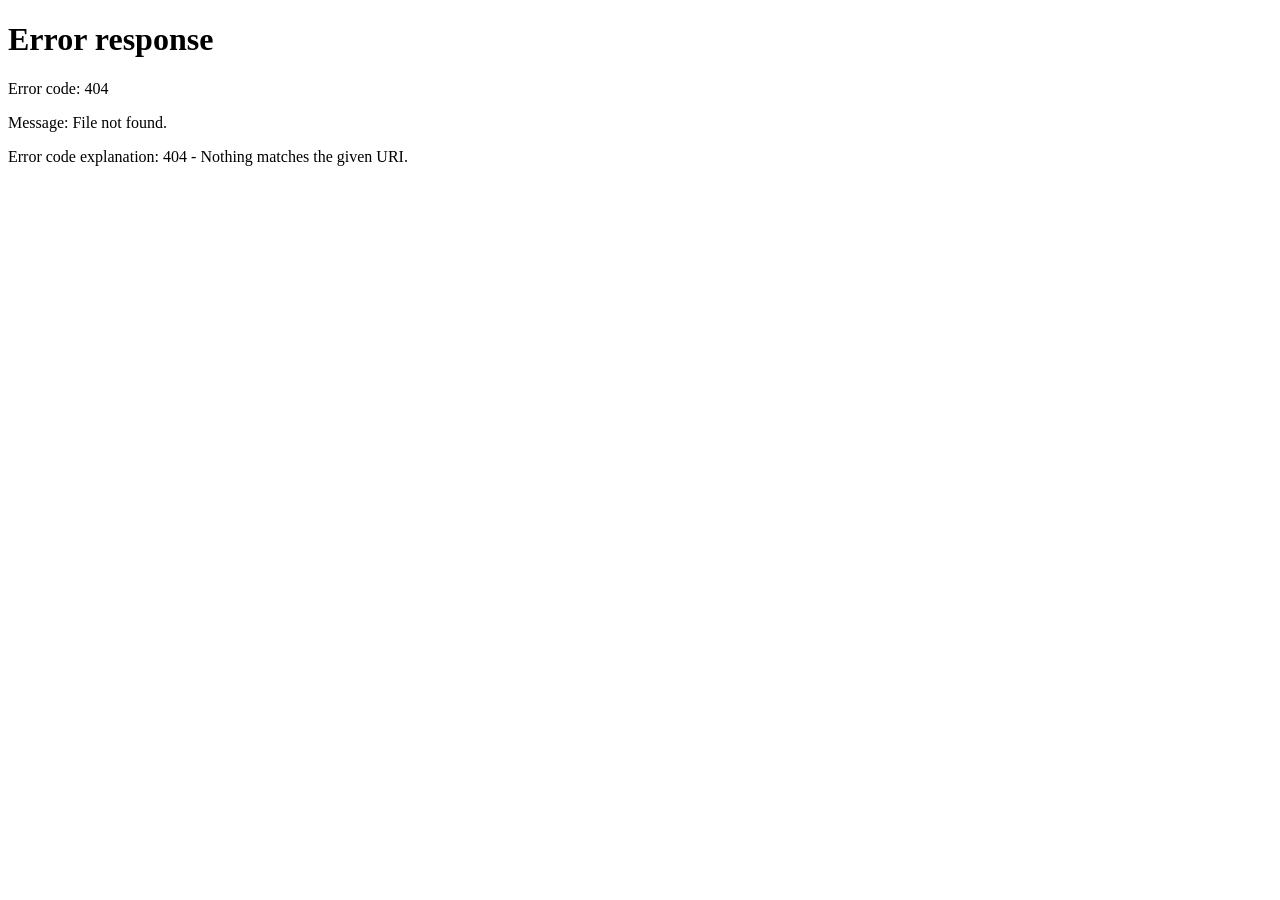
==== index.html @ 2ce12af7 "Add index.html for portfolio redirection" ====
<!DOCTYPE html>
<html lang="es">
<head>
    <meta charset="UTF-8">
    <meta name="viewport" content="width=device-width, initial-scale=1.0">
    <title>Rubén Morales Reyes | Portafolio</title>
    <!-- Redirige al portafolio dentro de la carpeta -->
    <meta http-equiv="refresh" content="0; url=practica%2003/index.html">
    <link rel="canonical" href="practica%2003/index.html">
</head>
<body>
    <p>Redirigiendo al portafolio… Si no ocurre automáticamente, haz clic aquí:
        <a href="practica%2003/index.html">Ir al portafolio</a>
    </p>
</body>
</html>
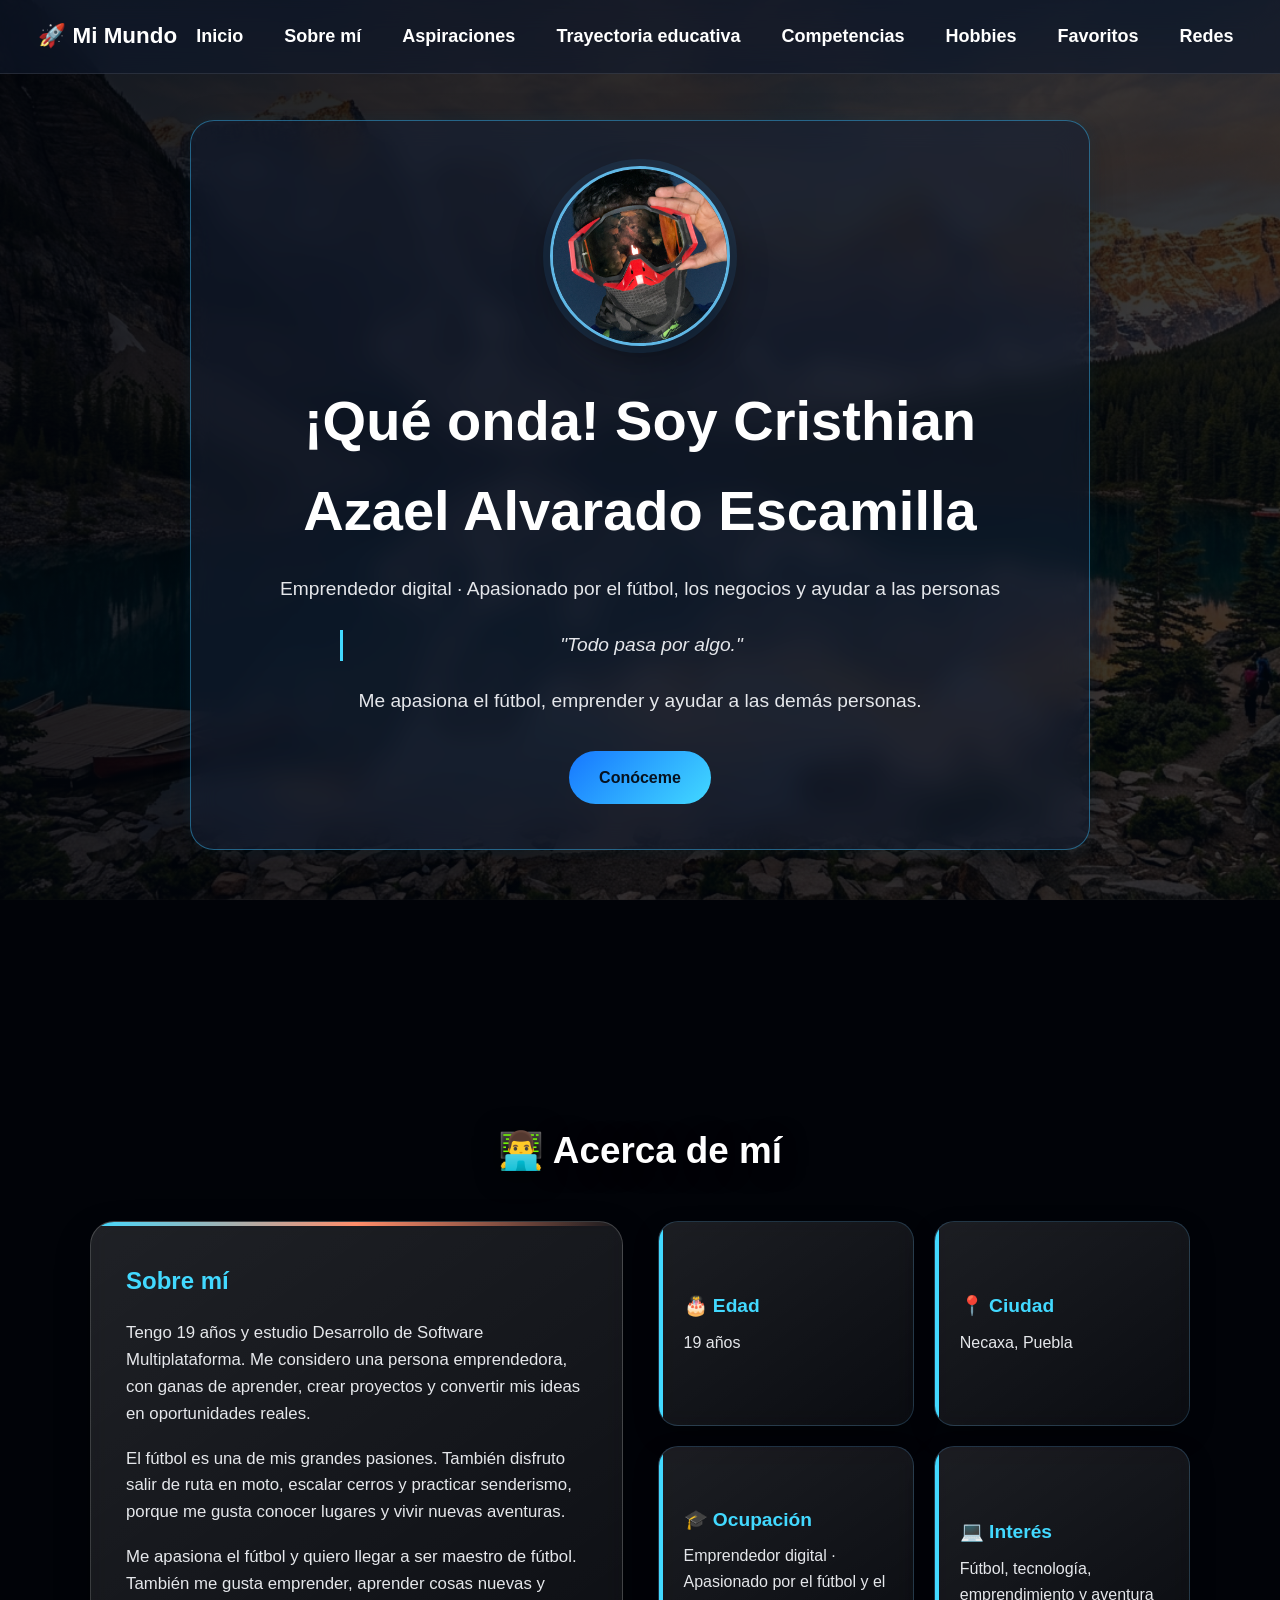
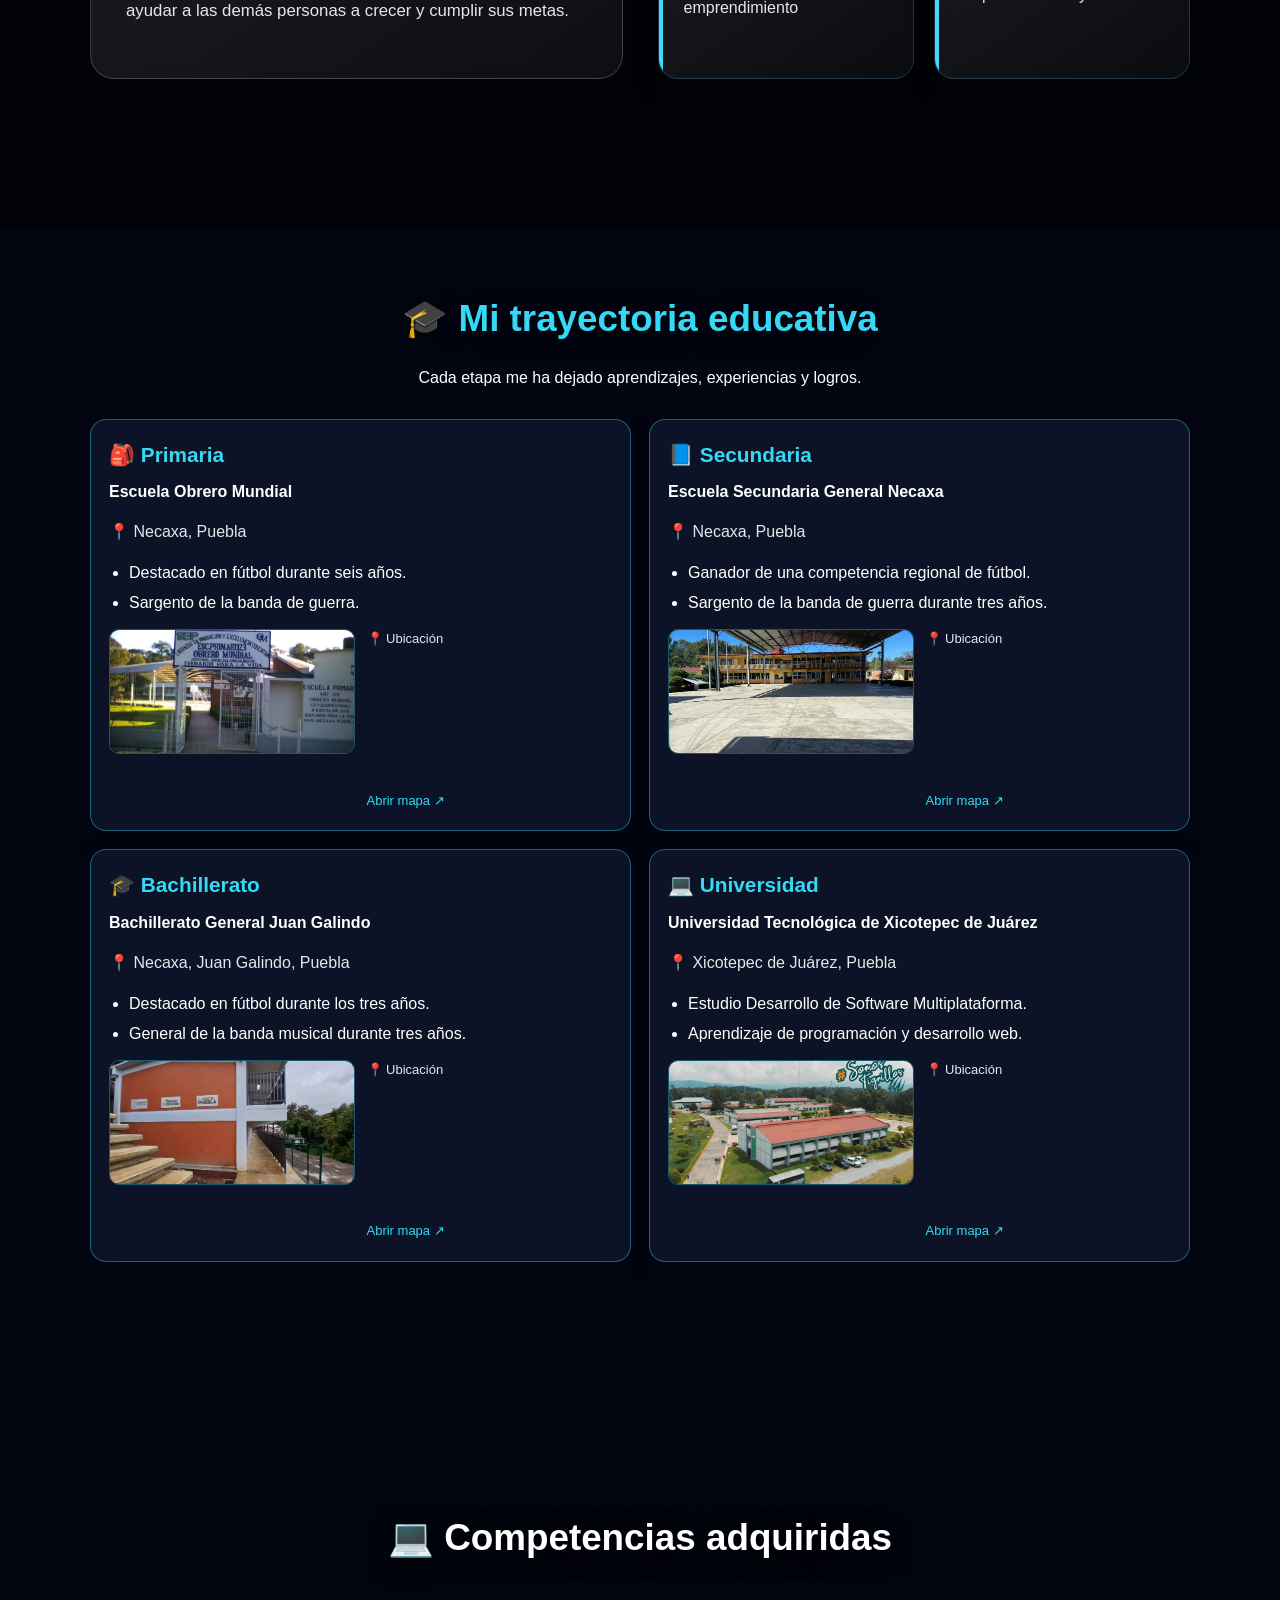
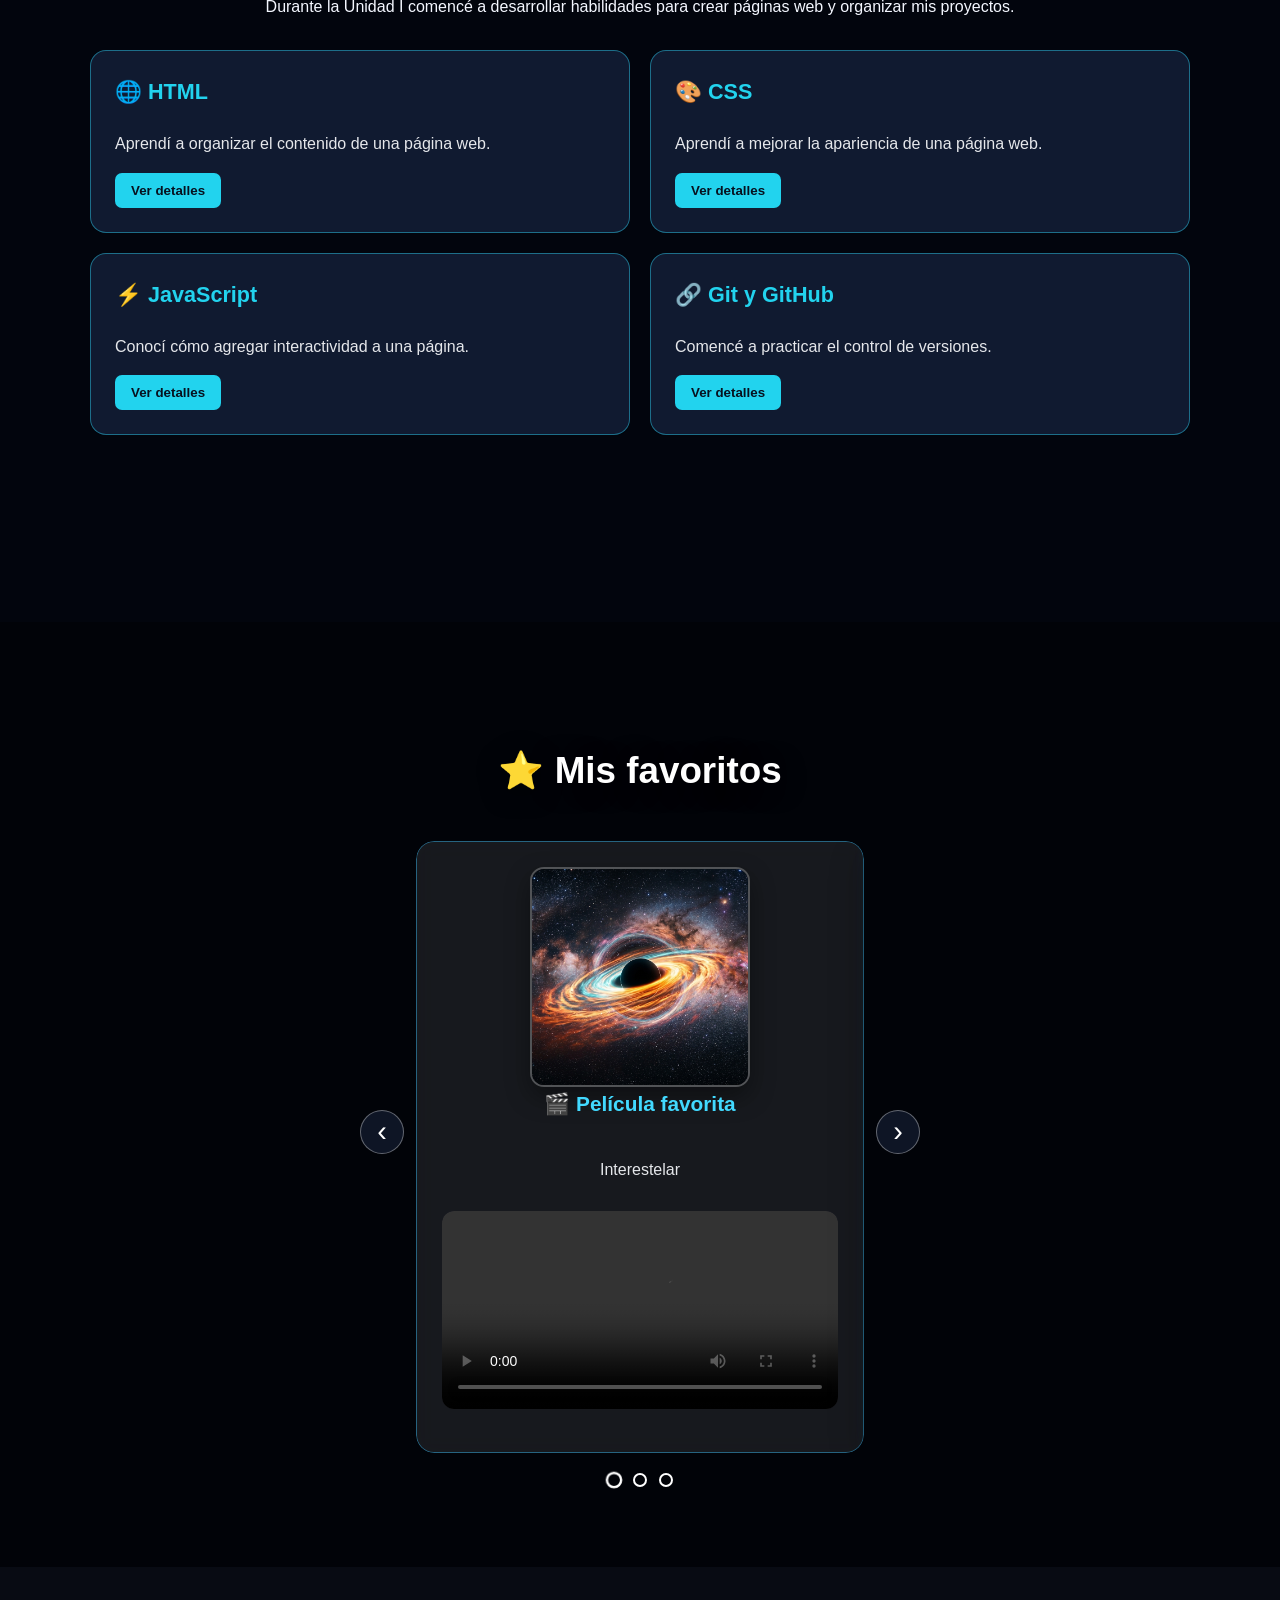
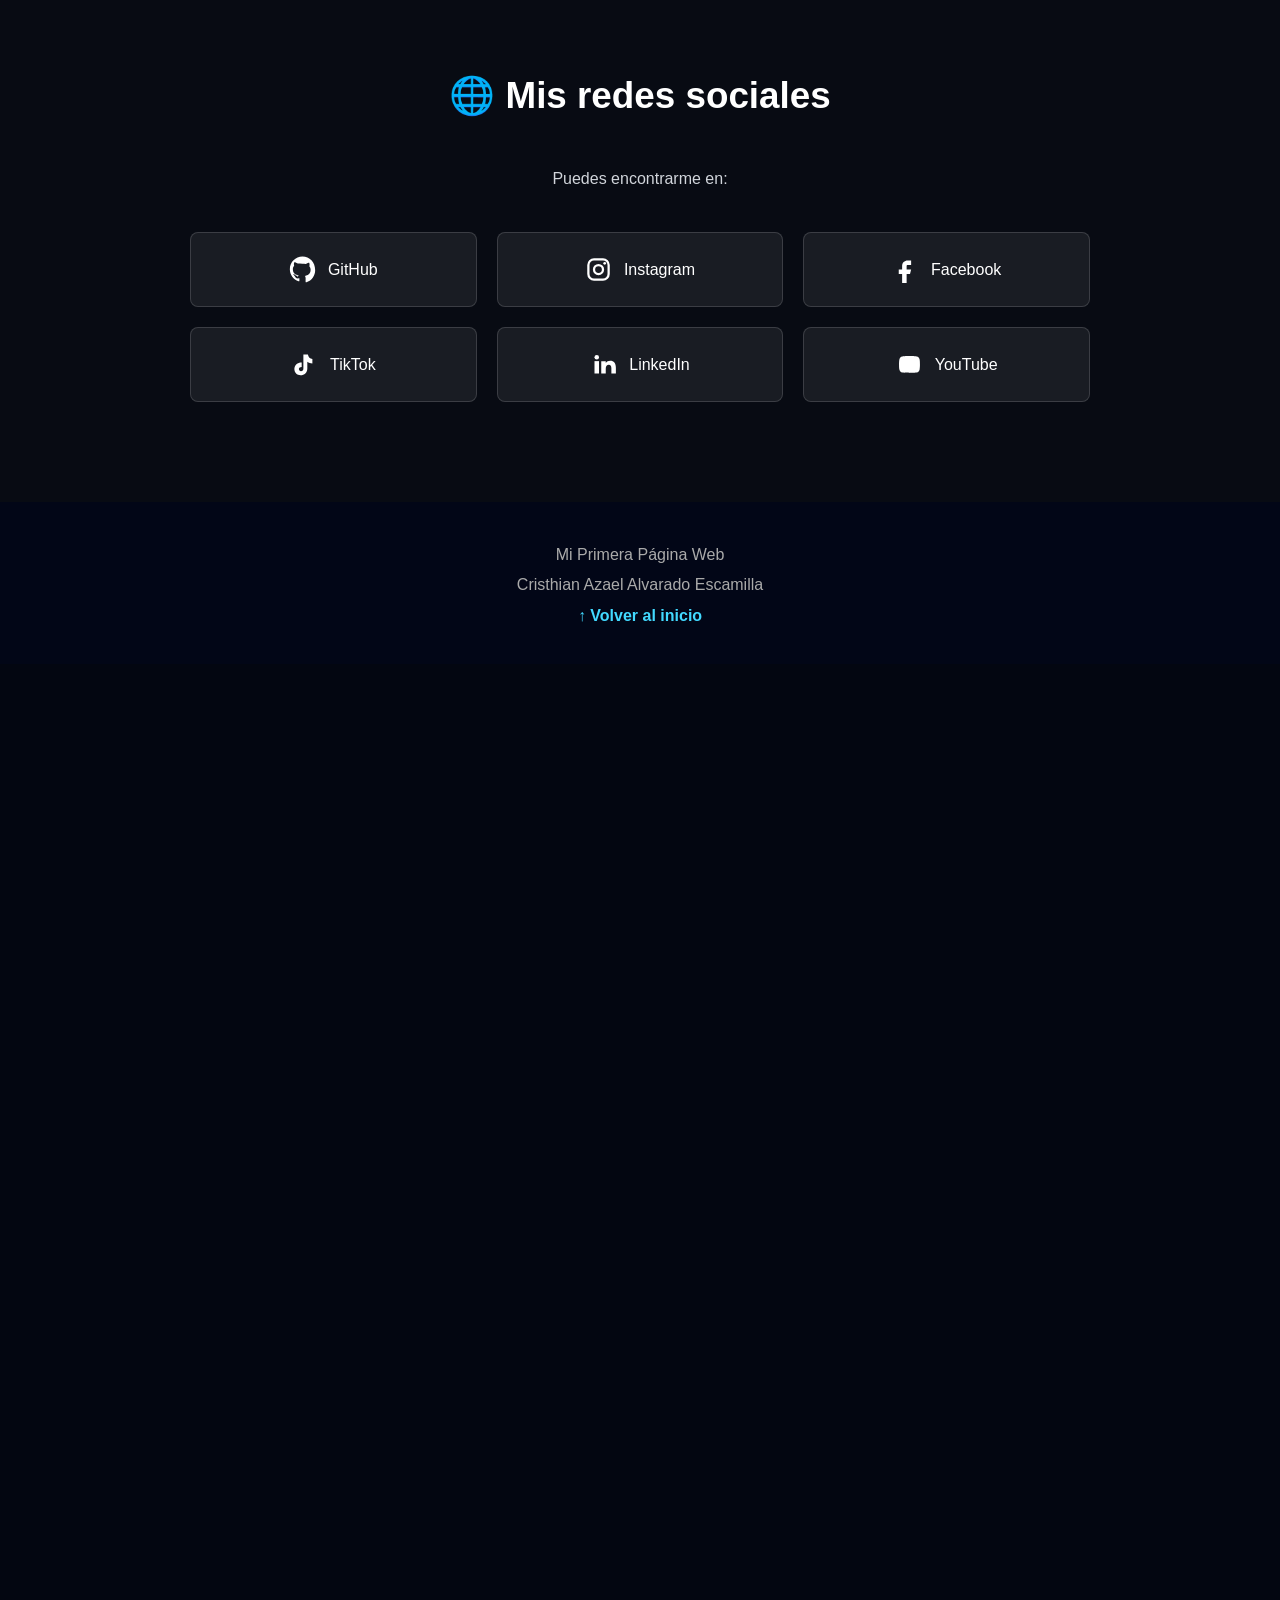
==== commit ddba379c: "fix: corregir redireccion al portafolio" ====
--- a/index.html
+++ b/index.html
@@ -1,16 +1,15 @@
+
 <!DOCTYPE html>
 <html lang="es">
 <head>
     <meta charset="UTF-8">
     <meta name="viewport" content="width=device-width, initial-scale=1.0">
-    <title>Rubén Morales Reyes | Portafolio</title>
-    <!-- Redirige al portafolio dentro de la carpeta -->
-    <meta http-equiv="refresh" content="0; url=practica%2003/index.html">
-    <link rel="canonical" href="practica%2003/index.html">
+    <title>Mi Mundo | Portafolio</title>
+    <meta http-equiv="refresh" content="0; url=Practica03/index.html">
+    <link rel="canonical" href="Practica03/index.html">
 </head>
 <body>
-    <p>Redirigiendo al portafolio… Si no ocurre automáticamente, haz clic aquí:
-        <a href="practica%2003/index.html">Ir al portafolio</a>
-    </p>
+    <p>Redirigiendo a mi portafolio...</p>
+    <p><a href="Practica03/index.html">Ir al portafolio</a></p>
 </body>
 </html>
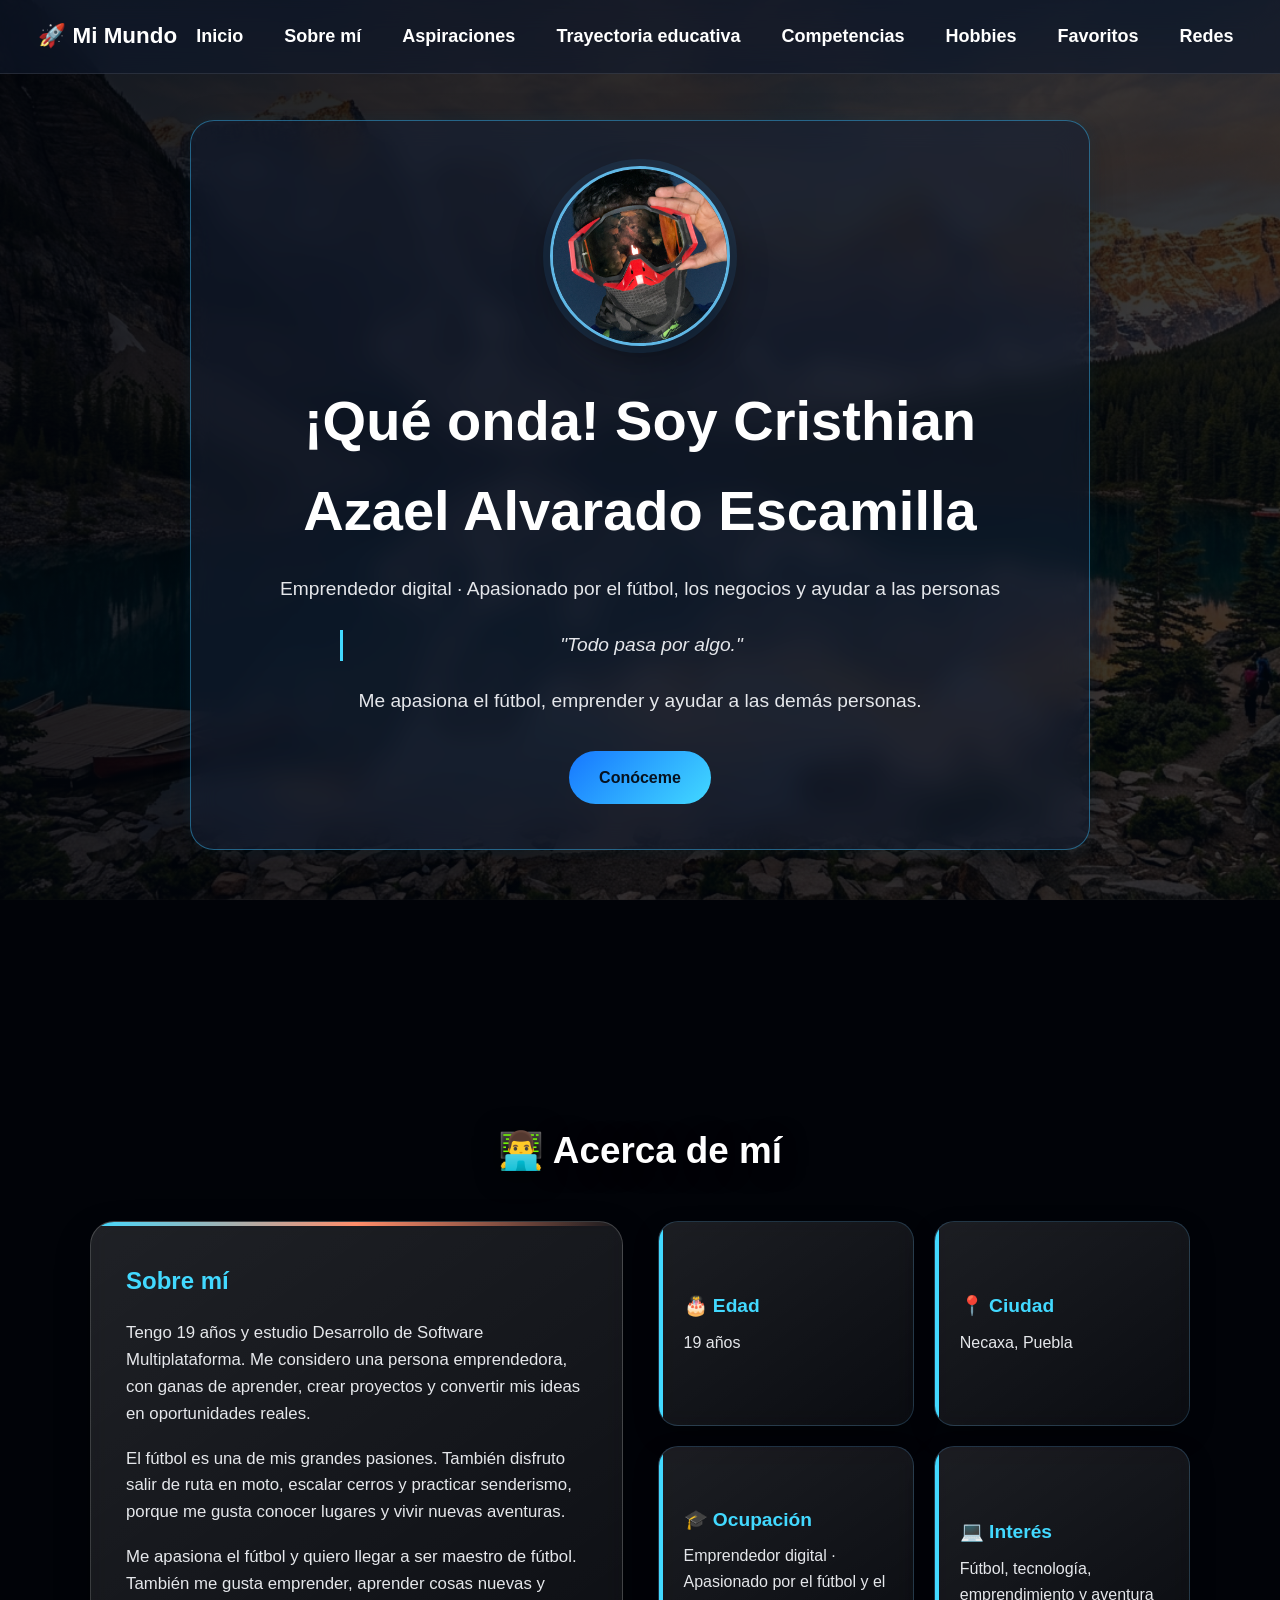
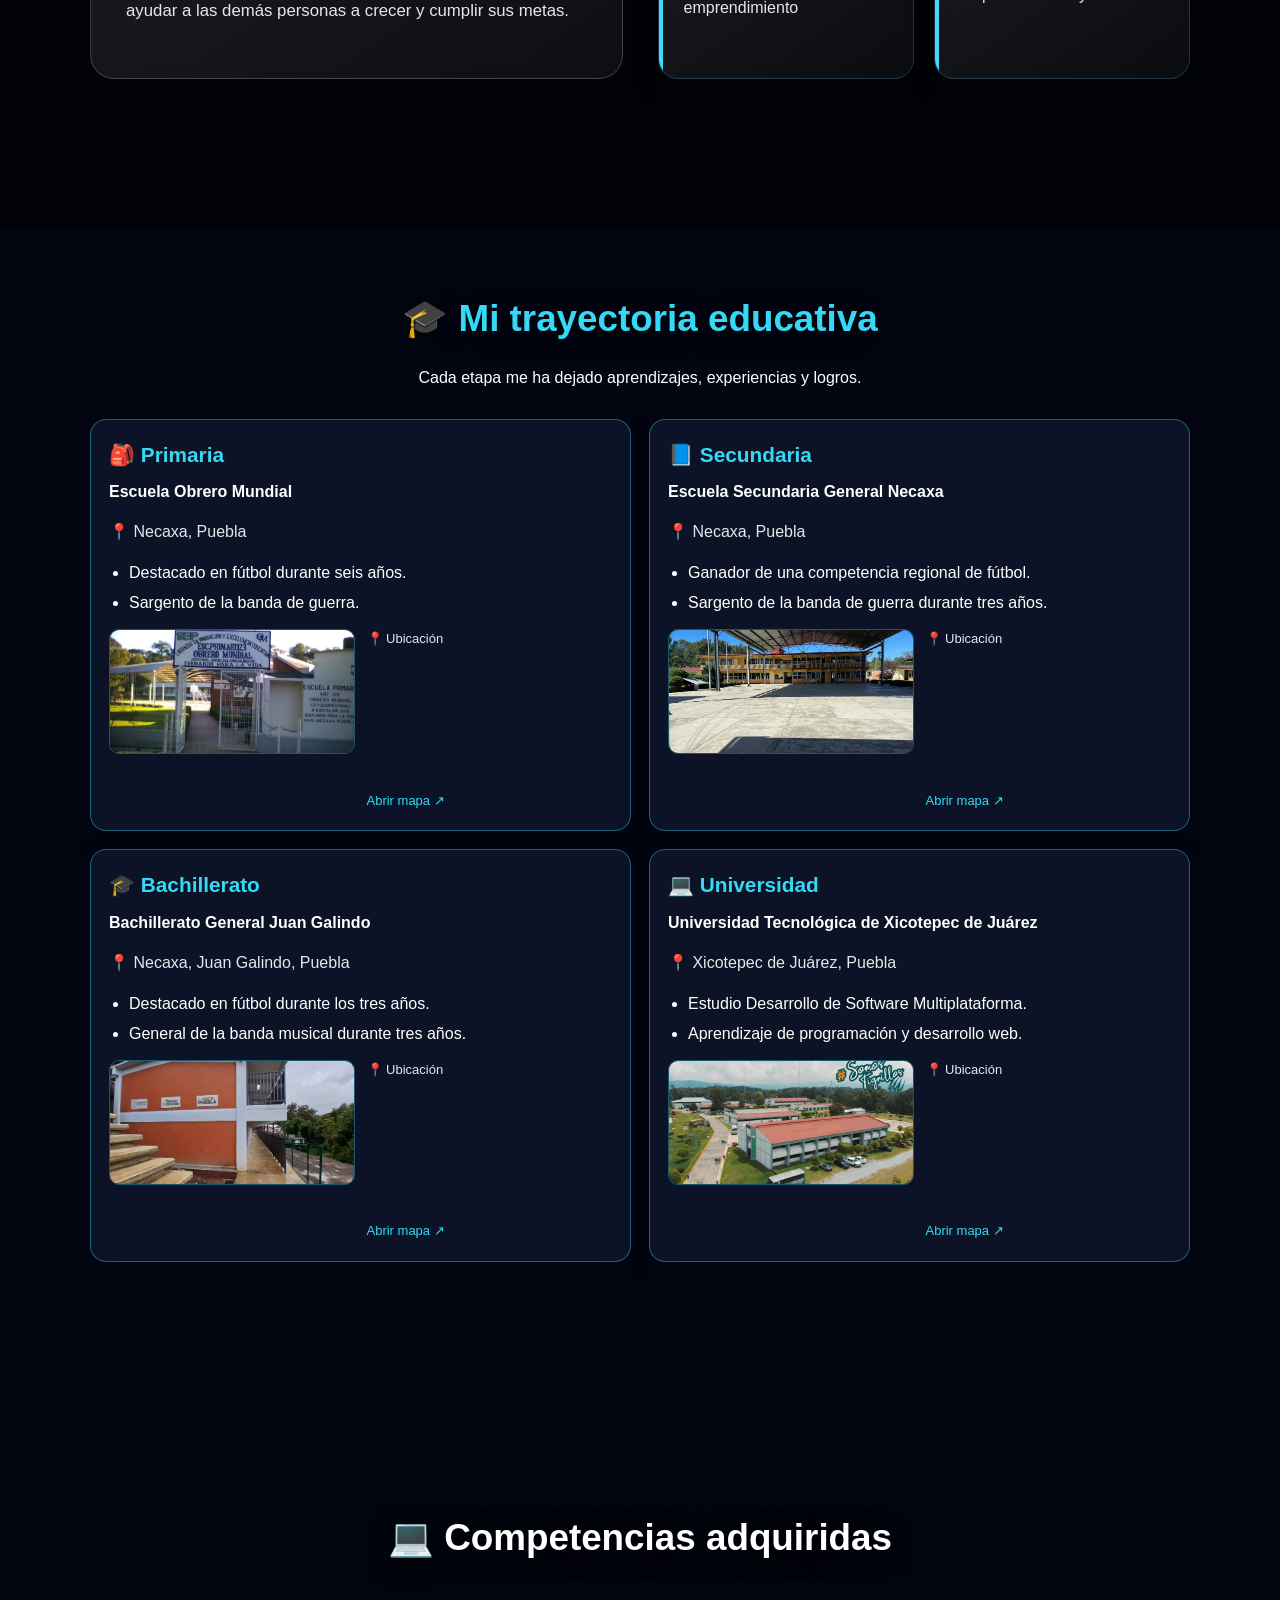
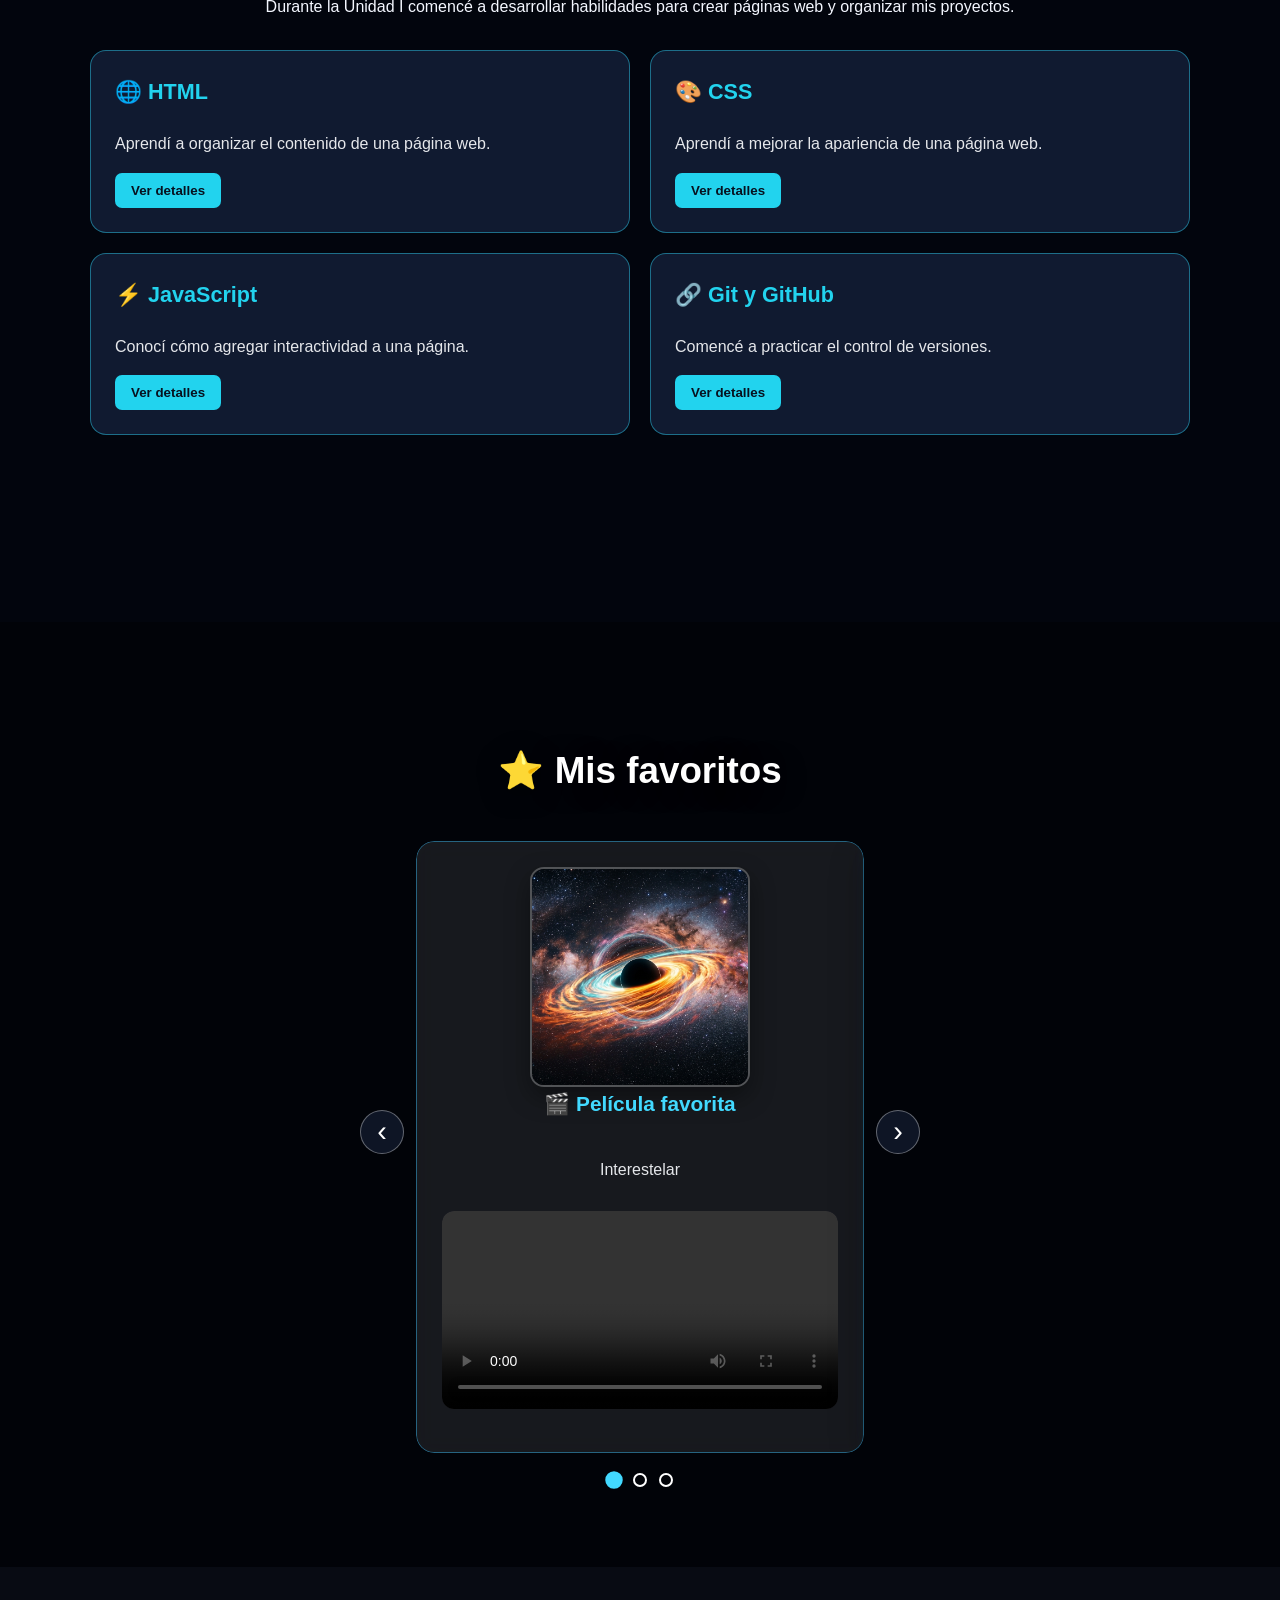
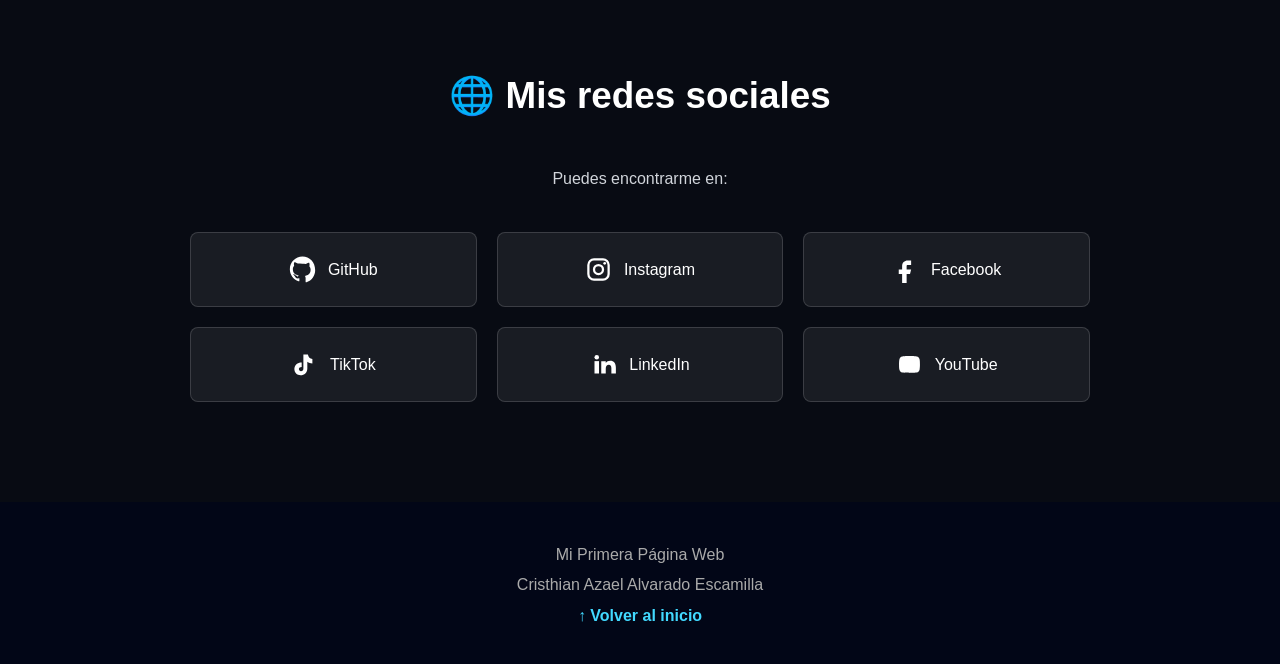
==== commit 38630f48: "fix: corregir entrada al portafolio" ====
--- a/index.html
+++ b/index.html
@@ -2,14 +2,16 @@
 <!DOCTYPE html>
 <html lang="es">
 <head>
-    <meta charset="UTF-8">
-    <meta name="viewport" content="width=device-width, initial-scale=1.0">
-    <title>Mi Mundo | Portafolio</title>
-    <meta http-equiv="refresh" content="0; url=Practica03/index.html">
-    <link rel="canonical" href="Practica03/index.html">
+  <meta charset="UTF-8">
+  <meta name="viewport" content="width=device-width, initial-scale=1.0">
+  <title>Mi Mundo | Portafolio</title>
+  <meta http-equiv="refresh" content="0; url=Practica03/">
 </head>
 <body>
-    <p>Redirigiendo a mi portafolio...</p>
-    <p><a href="Practica03/index.html">Ir al portafolio</a></p>
+  <p>Redirigiendo a mi portafolio...</p>
+  <p>
+    Si no te redirige automáticamente,
+    <a href="Practica03/">haz clic aquí para entrar</a>.
+  </p>
 </body>
 </html>
